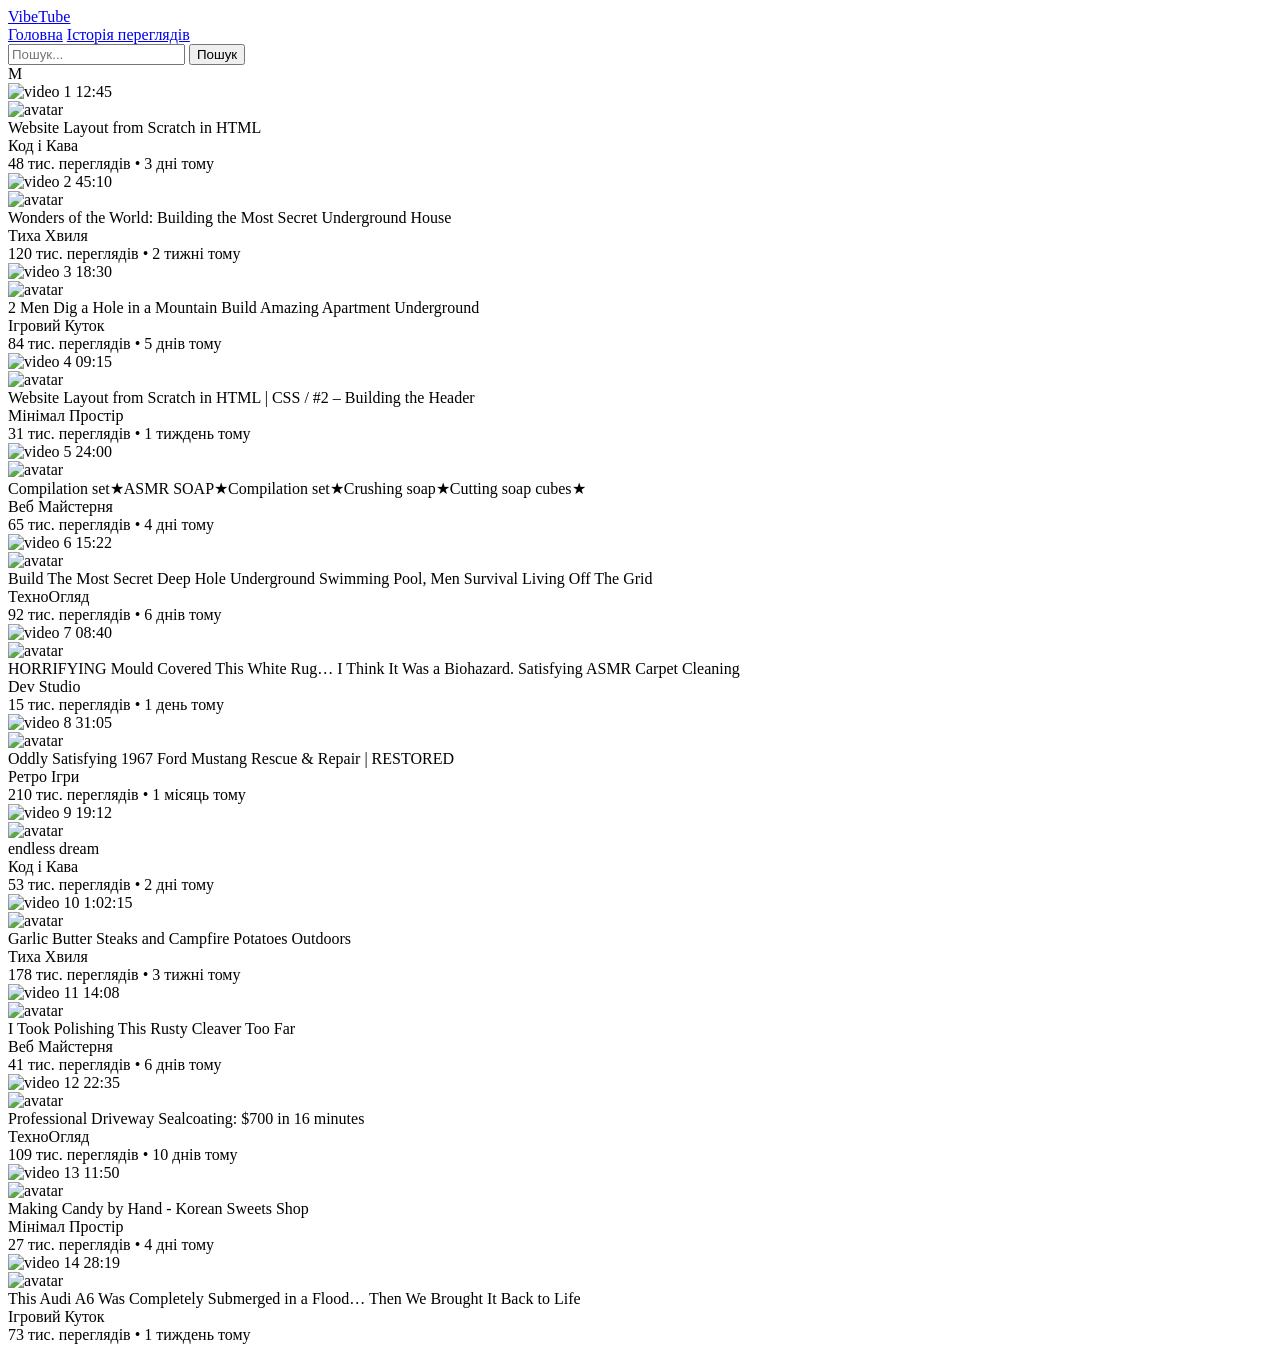
==== index.html @ 81c52402 "Add files via upload" ====
<!DOCTYPE html>
<html lang="uk">
<head>
    <meta charset="UTF-8">
    <meta name="viewport" content="width=device-width, initial-scale=1.0">
    <title>VibeTube</title>
    <link rel="stylesheet" href="style.css">
</head>
<body>

    <div class="header">
        <a href="index.html" class="logo">Vibe<span>Tube</span></a>

        <div class="nav-links">
            <a href="index.html" class="nav-btn active">Головна</a>
            <a href="History.html" class="nav-btn">Історія переглядів</a>
        </div>

        <div class="search-box">
            <input type="text" id="searchInput" placeholder="Пошук..." oninput="filterVideos()">
            <button type="button" onclick="filterVideos()">Пошук</button>
        </div>

        <div class="avatar">М</div>
    </div>

    <div class="container">
        <div class="videos" id="homeVideos">

            <div class="card" data-url="https://www.youtube.com/embed/JKlTjCQa_eY?si=VFc01F9-W4Be4jne" data-title="Website Layout from Scratch in HTML" data-channel="Код і Кава" data-meta="48 тис. переглядів • 3 дні тому" data-thumb="pin1.png" data-avatar="https://yt3.ggpht.com/ytc/AIdro_ni4-GkOkWGEv_ZjK6ZR4CwL4V2fZ4WBx80HJ6dj9_QyA=s88-c-k-c0x00ffffff-no-rj" data-time="12:45" onclick="goWatch(this)">
                <div class="thumb">
                    <img src="pin1.png" alt="video 1">
                    <span class="time">12:45</span>
                </div>
                <div class="card-body">
                    <img class="channel-pic" src="https://yt3.ggpht.com/ytc/AIdro_ni4-GkOkWGEv_ZjK6ZR4CwL4V2fZ4WBx80HJ6dj9_QyA=s88-c-k-c0x00ffffff-no-rj" alt="avatar">
                    <div>
                        <div class="title">Website Layout from Scratch in HTML</div>
                        <div class="channel">Код і Кава</div>
                        <div class="meta">48 тис. переглядів • 3 дні тому</div>
                    </div>
                </div>
            </div>

            <div class="card" data-url="https://www.youtube.com/embed/FwVx8PV3V0M?si=5-3wpIs1nEvf7m7g" data-title="Wonders of the World: Building the Most Secret Underground House" data-channel="Тиха Хвиля" data-meta="120 тис. переглядів • 2 тижні тому" data-thumb="pin2.png" data-avatar="https://yt3.ggpht.com/KrM0AwpHrYXubBaPjoW7cVK0rWXczbb9-0whrRFR3Ay_TSS7qaTi8J5XI1RTO4dFeIpu70_KCw=s88-c-k-c0x00ffffff-no-rj" data-time="45:10" onclick="goWatch(this)">
                <div class="thumb">
                    <img src="pin2.png" alt="video 2">
                    <span class="time">45:10</span>
                </div>
                <div class="card-body">
                    <img class="channel-pic" src="https://yt3.ggpht.com/KrM0AwpHrYXubBaPjoW7cVK0rWXczbb9-0whrRFR3Ay_TSS7qaTi8J5XI1RTO4dFeIpu70_KCw=s88-c-k-c0x00ffffff-no-rj" alt="avatar">
                    <div>
                        <div class="title">Wonders of the World: Building the Most Secret Underground House</div>
                        <div class="channel">Тиха Хвиля</div>
                        <div class="meta">120 тис. переглядів • 2 тижні тому</div>
                    </div>
                </div>
            </div>

            <div class="card" data-url="https://www.youtube.com/embed/1mjEc2V9WLk?si=GUPS9_C_GEKtefA7" data-title="2 Men Dig a Hole in a Mountain Build Amazing Apartment Underground" data-channel="Ігровий Куток" data-meta="84 тис. переглядів • 5 днів тому" data-thumb="pin3.png" data-avatar="https://yt3.ggpht.com/ytc/AIdro_ne-2EBPPPMikeZlzIK12FpjMD30JWWhGs0LLp6cMDY6lE=s88-c-k-c0x00ffffff-no-rj" data-time="18:30" onclick="goWatch(this)">
                <div class="thumb">
                    <img src="pin3.png" alt="video 3">
                    <span class="time">18:30</span>
                </div>
                <div class="card-body">
                    <img class="channel-pic" src="https://yt3.ggpht.com/ytc/AIdro_ne-2EBPPPMikeZlzIK12FpjMD30JWWhGs0LLp6cMDY6lE=s88-c-k-c0x00ffffff-no-rj" alt="avatar">
                    <div>
                        <div class="title">2 Men Dig a Hole in a Mountain Build Amazing Apartment Underground</div>
                        <div class="channel">Ігровий Куток</div>
                        <div class="meta">84 тис. переглядів • 5 днів тому</div>
                    </div>
                </div>
            </div>

            <div class="card" data-url="https://www.youtube.com/embed/mFNTtkdKM8s?si=XuA5BiegxTP574u1" data-title="Website Layout from Scratch in HTML | CSS / #2 – Building the Header" data-channel="Мінімал Простір" data-meta="31 тис. переглядів • 1 тиждень тому" data-thumb="pin4.png" data-avatar="https://yt3.ggpht.com/ytc/AIdro_ni4-GkOkWGEv_ZjK6ZR4CwL4V2fZ4WBx80HJ6dj9_QyA=s88-c-k-c0x00ffffff-no-rj" data-time="09:15" onclick="goWatch(this)">
                <div class="thumb">
                    <img src="pin4.png" alt="video 4">
                    <span class="time">09:15</span>
                </div>
                <div class="card-body">
                    <img class="channel-pic" src="https://yt3.ggpht.com/ytc/AIdro_ni4-GkOkWGEv_ZjK6ZR4CwL4V2fZ4WBx80HJ6dj9_QyA=s88-c-k-c0x00ffffff-no-rj" alt="avatar">
                    <div>
                        <div class="title">Website Layout from Scratch in HTML | CSS / #2 – Building the Header</div>
                        <div class="channel">Мінімал Простір</div>
                        <div class="meta">31 тис. переглядів • 1 тиждень тому</div>
                    </div>
                </div>
            </div>

            <div class="card" data-url="https://www.youtube.com/embed/uqlmazoOCmw?si=OacoOD9wKAEtfNB5" data-title="Compilation set★ASMR SOAP★Compilation set★Crushing soap★Cutting soap cubes★" data-channel="Веб Майстерня" data-meta="65 тис. переглядів • 4 дні тому" data-thumb="pin5.png" data-avatar="https://yt3.ggpht.com/c9gRhUe50EmdqMucxjqlXUDZvhHSxvuzScVyK8IUz1kmXOOXFQN70B09F7xyE68SJMiDvyrIXo4=s88-c-k-c0x00ffffff-no-rj" data-time="24:00" onclick="goWatch(this)">
                <div class="thumb">
                    <img src="pin5.png" alt="video 5">
                    <span class="time">24:00</span>
                </div>
                <div class="card-body">
                    <img class="channel-pic" src="https://yt3.ggpht.com/c9gRhUe50EmdqMucxjqlXUDZvhHSxvuzScVyK8IUz1kmXOOXFQN70B09F7xyE68SJMiDvyrIXo4=s88-c-k-c0x00ffffff-no-rj" alt="avatar">
                    <div>
                        <div class="title">Compilation set★ASMR SOAP★Compilation set★Crushing soap★Cutting soap cubes★</div>
                        <div class="channel">Веб Майстерня</div>
                        <div class="meta">65 тис. переглядів • 4 дні тому</div>
                    </div>
                </div>
            </div>

            <div class="card" data-url="https://www.youtube.com/embed/GOUPMkaObOc?si=jjyHAIo3314b9MCE" data-title="Build The Most Secret Deep Hole Underground Swimming Pool, Men Survival Living Off The Grid" data-channel="ТехноОгляд" data-meta="92 тис. переглядів • 6 днів тому" data-thumb="pin6.png" data-avatar="https://yt3.ggpht.com/ytc/AIdro_m1BvzfMY6J7UG2nOWxvNW-OKD-Ig7labhEkbQ8avnYoc4=s88-c-k-c0x00ffffff-no-rj" data-time="15:22" onclick="goWatch(this)">
                <div class="thumb">
                    <img src="pin6.png" alt="video 6">
                    <span class="time">15:22</span>
                </div>
                <div class="card-body">
                    <img class="channel-pic" src="https://yt3.ggpht.com/ytc/AIdro_m1BvzfMY6J7UG2nOWxvNW-OKD-Ig7labhEkbQ8avnYoc4=s88-c-k-c0x00ffffff-no-rj" alt="avatar">
                    <div>
                        <div class="title">Build The Most Secret Deep Hole Underground Swimming Pool, Men Survival Living Off The Grid</div>
                        <div class="channel">ТехноОгляд</div>
                        <div class="meta">92 тис. переглядів • 6 днів тому</div>
                    </div>
                </div>
            </div>

            <div class="card" data-url="https://www.youtube.com/embed/EomF_EfLoc8?si=rtuPYZTBSf8xMxIX" data-title="HORRIFYING Mould Covered This White Rug… I Think It Was a Biohazard. Satisfying ASMR Carpet Cleaning" data-channel="Dev Studio" data-meta="15 тис. переглядів • 1 день тому" data-thumb="pin7.png" data-avatar="https://yt3.ggpht.com/JYXmdulgTqxlvs0cNxvye38woXcxwgKw1Fom-GQjq1BRsiwYb3ZtoVQk3f5VET_stPGS3xRV=s88-c-k-c0x00ffffff-no-rj" data-time="08:40" onclick="goWatch(this)">
                <div class="thumb">
                    <img src="pin7.png" alt="video 7">
                    <span class="time">08:40</span>
                </div>
                <div class="card-body">
                    <img class="channel-pic" src="https://yt3.ggpht.com/JYXmdulgTqxlvs0cNxvye38woXcxwgKw1Fom-GQjq1BRsiwYb3ZtoVQk3f5VET_stPGS3xRV=s88-c-k-c0x00ffffff-no-rj" alt="avatar">
                    <div>
                        <div class="title">HORRIFYING Mould Covered This White Rug… I Think It Was a Biohazard. Satisfying ASMR Carpet Cleaning</div>
                        <div class="channel">Dev Studio</div>
                        <div class="meta">15 тис. переглядів • 1 день тому</div>
                    </div>
                </div>
            </div>

            <div class="card" data-url="https://www.youtube.com/embed/51LMsV5TdHg?si=rf30t2ikTh7UgM4d" data-title="Oddly Satisfying 1967 Ford Mustang Rescue & Repair | RESTORED" data-channel="Ретро Ігри" data-meta="210 тис. переглядів • 1 місяць тому" data-thumb="pin8.png" data-avatar="https://yt3.ggpht.com/r8P3vDEV6beGhMsks_-rZXn66c-ax1I6VHcH9fN5e_TM-qR_OMRLBFpSuf4vwzMt71gXr1cJVQ=s88-c-k-c0x00ffffff-no-rj" data-time="31:05" onclick="goWatch(this)">
                <div class="thumb">
                    <img src="pin8.png" alt="video 8">
                    <span class="time">31:05</span>
                </div>
                <div class="card-body">
                    <img class="channel-pic" src="https://yt3.ggpht.com/r8P3vDEV6beGhMsks_-rZXn66c-ax1I6VHcH9fN5e_TM-qR_OMRLBFpSuf4vwzMt71gXr1cJVQ=s88-c-k-c0x00ffffff-no-rj" alt="avatar">
                    <div>
                        <div class="title">Oddly Satisfying 1967 Ford Mustang Rescue & Repair | RESTORED</div>
                        <div class="channel">Ретро Ігри</div>
                        <div class="meta">210 тис. переглядів • 1 місяць тому</div>
                    </div>
                </div>
            </div>

            <div class="card" data-url="https://www.youtube.com/embed/g33LSGLwLzo?si=TRVLNzidw9DkEw27" data-title="endless dream" data-channel="Код і Кава" data-meta="53 тис. переглядів • 2 дні тому" data-thumb="pin9.png" data-avatar="https://yt3.ggpht.com/xWkvq-VBArNg3E6fJaAPF466xJwad1NLziY2tWqQj_L9OWrkqwUdGUm-_WiMZANXTOsf1Le0md0=s88-c-k-c0x00ffffff-no-rj" data-time="19:12" onclick="goWatch(this)">
                <div class="thumb">
                    <img src="pin9.png" alt="video 9">
                    <span class="time">19:12</span>
                </div>
                <div class="card-body">
                    <img class="channel-pic" src="https://yt3.ggpht.com/xWkvq-VBArNg3E6fJaAPF466xJwad1NLziY2tWqQj_L9OWrkqwUdGUm-_WiMZANXTOsf1Le0md0=s88-c-k-c0x00ffffff-no-rj" alt="avatar">
                    <div>
                        <div class="title">endless dream</div>
                        <div class="channel">Код і Кава</div>
                        <div class="meta">53 тис. переглядів • 2 дні тому</div>
                    </div>
                </div>
            </div>

            <div class="card" data-url="https://www.youtube.com/embed/05f8sG4OhZs?si=bhGUY9Hye-HQrFLX" data-title="Garlic Butter Steaks and Campfire Potatoes Outdoors" data-channel="Тиха Хвиля" data-meta="178 тис. переглядів • 3 тижні тому" data-thumb="pin10.png" data-avatar="https://yt3.ggpht.com/qU05MPHpPPN-6K5gHbpSqsX-tvn2PsNfBa3h3_EneR6QmXy8cCduMTn-sTo6l4wx9p1IwhuMiAk=s88-c-k-c0x00ffffff-no-rj" data-time="1:02:15" onclick="goWatch(this)">
                <div class="thumb">
                    <img src="pin10.png" alt="video 10">
                    <span class="time">1:02:15</span>
                </div>
                <div class="card-body">
                    <img class="channel-pic" src="https://yt3.ggpht.com/qU05MPHpPPN-6K5gHbpSqsX-tvn2PsNfBa3h3_EneR6QmXy8cCduMTn-sTo6l4wx9p1IwhuMiAk=s88-c-k-c0x00ffffff-no-rj" alt="avatar">
                    <div>
                        <div class="title">Garlic Butter Steaks and Campfire Potatoes Outdoors</div>
                        <div class="channel">Тиха Хвиля</div>
                        <div class="meta">178 тис. переглядів • 3 тижні тому</div>
                    </div>
                </div>
            </div>

            <div class="card" data-url="https://www.youtube.com/embed/JH03xu8R7fo?si=vE4KV4PSljAVk-zc" data-title="I Took Polishing This Rusty Cleaver Too Far" data-channel="Веб Майстерня" data-meta="41 тис. переглядів • 6 днів тому" data-thumb="pin11.png" data-avatar="https://yt3.ggpht.com/rPaMrOfOnk2B-bXSLYs62TI6UsSUXx1e0ckP4y5aG-6KM5VfwuI1ZuQiklykBFxikoVvxshCLw=s88-c-k-c0x00ffffff-no-rj" data-time="14:08" onclick="goWatch(this)">
                <div class="thumb">
                    <img src="pin11.png" alt="video 11">
                    <span class="time">14:08</span>
                </div>
                <div class="card-body">
                    <img class="channel-pic" src="https://yt3.ggpht.com/rPaMrOfOnk2B-bXSLYs62TI6UsSUXx1e0ckP4y5aG-6KM5VfwuI1ZuQiklykBFxikoVvxshCLw=s88-c-k-c0x00ffffff-no-rj" alt="avatar">
                    <div>
                        <div class="title">I Took Polishing This Rusty Cleaver Too Far</div>
                        <div class="channel">Веб Майстерня</div>
                        <div class="meta">41 тис. переглядів • 6 днів тому</div>
                    </div>
                </div>
            </div>

            <div class="card" data-url="https://www.youtube.com/embed/Cskkiob3dso?si=q2vxoh3PBEgLVBGh" data-title="Professional Driveway Sealcoating: $700 in 16 minutes" data-channel="ТехноОгляд" data-meta="109 тис. переглядів • 10 днів тому" data-thumb="pin12.png" data-avatar="https://yt3.ggpht.com/eP5_oYWNKsYZGtsTWmgCa_m1AXmN07wEqug_CiNcTgGmzOqiq2G6-6AHQ6Vw03kAyXl24Rkp9Q=s88-c-k-c0x00ffffff-no-rj" data-time="22:35" onclick="goWatch(this)">
                <div class="thumb">
                    <img src="pin12.png" alt="video 12">
                    <span class="time">22:35</span>
                </div>
                <div class="card-body">
                    <img class="channel-pic" src="https://yt3.ggpht.com/eP5_oYWNKsYZGtsTWmgCa_m1AXmN07wEqug_CiNcTgGmzOqiq2G6-6AHQ6Vw03kAyXl24Rkp9Q=s88-c-k-c0x00ffffff-no-rj" alt="avatar">
                    <div>
                        <div class="title">Professional Driveway Sealcoating: $700 in 16 minutes</div>
                        <div class="channel">ТехноОгляд</div>
                        <div class="meta">109 тис. переглядів • 10 днів тому</div>
                    </div>
                </div>
            </div>

            <div class="card" data-url="https://www.youtube.com/embed/cfupzDjZLNk?si=X2WHY0QGY8mfk4Vn" data-title="Making Candy by Hand - Korean Sweets Shop" data-channel="Мінімал Простір" data-meta="27 тис. переглядів • 4 дні тому" data-thumb="pin13.png" data-avatar="https://yt3.ggpht.com/ytc/AIdro_m6P4ZGfKwYP68m4umRh8bpHOR6HWgsK4zsFs3nlqxFkE8=s88-c-k-c0x00ffffff-no-rj" data-time="11:50" onclick="goWatch(this)">
                <div class="thumb">
                    <img src="pin13.png" alt="video 13">
                    <span class="time">11:50</span>
                </div>
                <div class="card-body">
                    <img class="channel-pic" src="https://yt3.ggpht.com/ytc/AIdro_m6P4ZGfKwYP68m4umRh8bpHOR6HWgsK4zsFs3nlqxFkE8=s88-c-k-c0x00ffffff-no-rj" alt="avatar">
                    <div>
                        <div class="title">Making Candy by Hand - Korean Sweets Shop</div>
                        <div class="channel">Мінімал Простір</div>
                        <div class="meta">27 тис. переглядів • 4 дні тому</div>
                    </div>
                </div>
            </div>

            <div class="card" data-url="https://www.youtube.com/embed/MvgeoPYVsFU?si=GV2hAqyQENSfHPEw" data-title="This Audi A6 Was Completely Submerged in a Flood… Then We Brought It Back to Life" data-channel="Ігровий Куток" data-meta="73 тис. переглядів • 1 тиждень тому" data-thumb="pin14.png" data-avatar="https://yt3.ggpht.com/PCJbHv_e8J57ZoHS2swfPOK5MMDUpXkyelO1lqRCgmPNTUralU-i8cY_rvFmE-mDsA9qCfqIuw=s88-c-k-c0x00ffffff-no-rj" data-time="28:19" onclick="goWatch(this)">
                <div class="thumb">
                    <img src="pin14.png" alt="video 14">
                    <span class="time">28:19</span>
                </div>
                <div class="card-body">
                    <img class="channel-pic" src="https://yt3.ggpht.com/PCJbHv_e8J57ZoHS2swfPOK5MMDUpXkyelO1lqRCgmPNTUralU-i8cY_rvFmE-mDsA9qCfqIuw=s88-c-k-c0x00ffffff-no-rj" alt="avatar">
                    <div>
                        <div class="title">This Audi A6 Was Completely Submerged in a Flood… Then We Brought It Back to Life</div>
                        <div class="channel">Ігровий Куток</div>
                        <div class="meta">73 тис. переглядів • 1 тиждень тому</div>
                    </div>
                </div>
            </div>

        </div>
    </div>

    <script>
        const STORAGE_KEY = 'vibetube_history_v1';

        function goWatch(cardEl) {
            const item = {
                url: cardEl.dataset.url,
                title: cardEl.dataset.title,
                channel: cardEl.dataset.channel,
                meta: cardEl.dataset.meta,
                thumb: cardEl.dataset.thumb,
                avatar: cardEl.dataset.avatar,
                time: cardEl.dataset.time
            };

            let list = JSON.parse(localStorage.getItem(STORAGE_KEY) || '[]');
            list = list.filter(x => !(x.url === item.url && x.title === item.title));
            list.unshift(item);
            localStorage.setItem(STORAGE_KEY, JSON.stringify(list.slice(0, 30)));

            localStorage.setItem('vibetube_current_video', JSON.stringify(item));
            window.location.href = 'FSV.html';
        }

        function filterVideos() {
            const q = document.getElementById('searchInput').value.toLowerCase().trim();
            document.querySelectorAll('#homeVideos .card').forEach(card => {
                const title = card.dataset.title.toLowerCase();
                const channel = card.dataset.channel.toLowerCase();
                card.style.display = (title.includes(q) || channel.includes(q)) ? '' : 'none';
            });
        }
    </script>

</body>
</html>
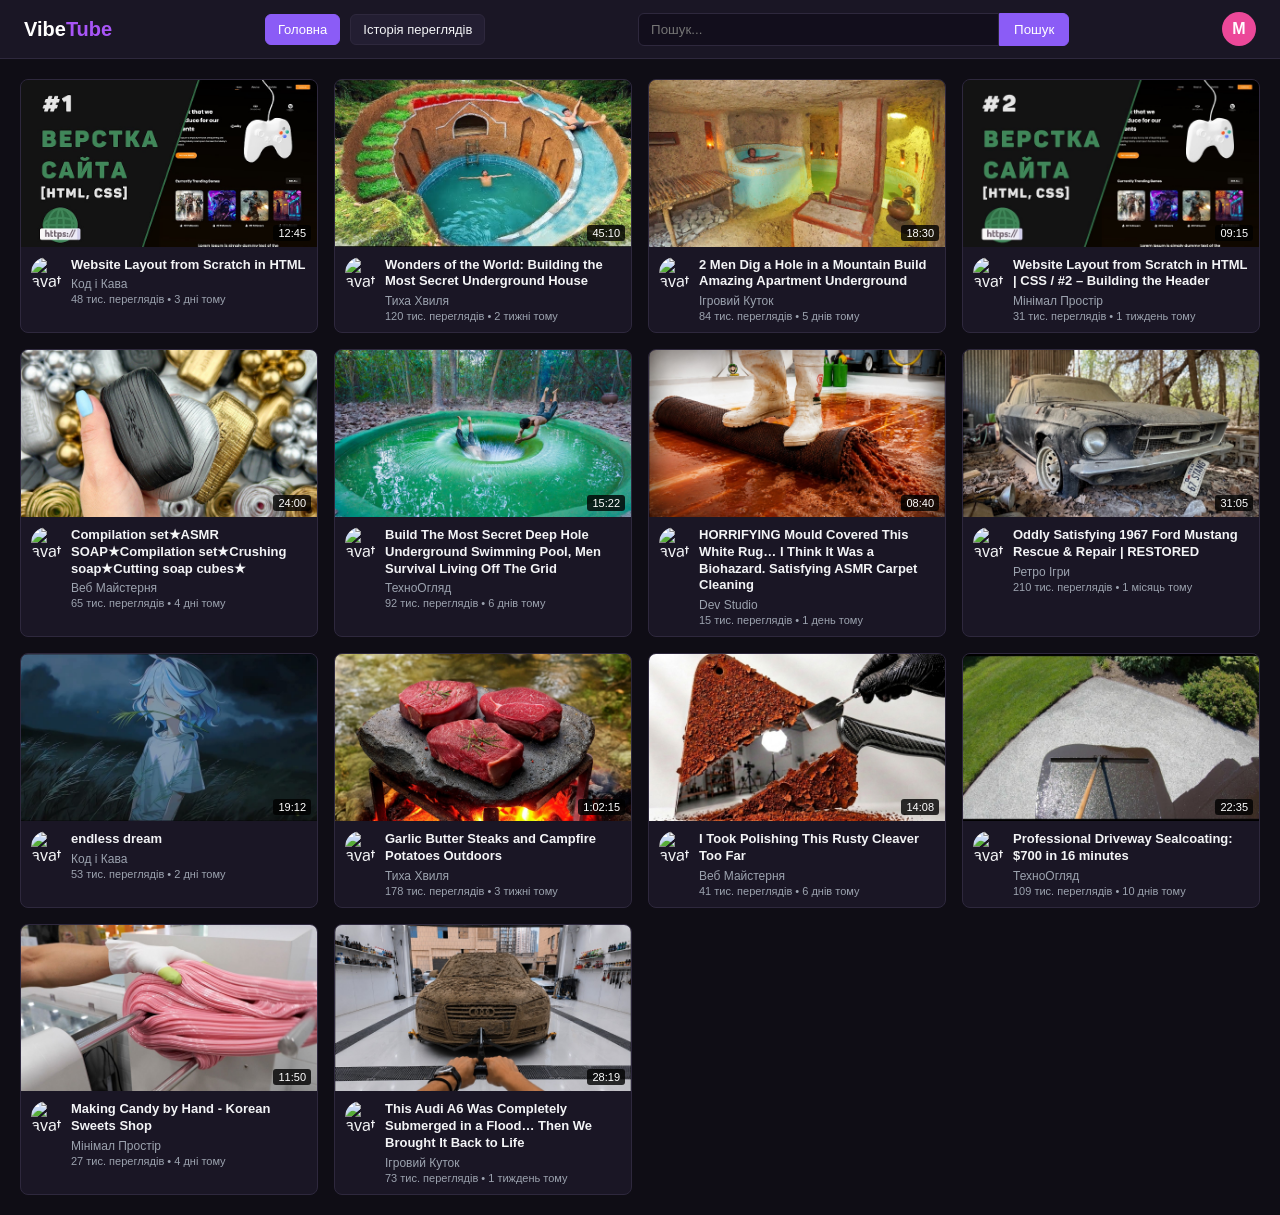
==== commit 7367a1af: "Update index.html" ====
--- a/index.html
+++ b/index.html
@@ -4,7 +4,7 @@
     <meta charset="UTF-8">
     <meta name="viewport" content="width=device-width, initial-scale=1.0">
     <title>VibeTube</title>
-    <link rel="stylesheet" href="style.css">
+    <link rel="stylesheet" href="Style.css">
 </head>
 <body>
 
@@ -274,4 +274,4 @@
     </script>
 
 </body>
-</html>+</html>
--- a/Style.css
+++ b/Style.css
@@ -0,0 +1,377 @@
+* {
+    box-sizing: border-box;
+}
+
+body {
+    margin: 0;
+    font-family: Arial, sans-serif;
+    background-color: #0f0d15;
+    color: #f3f4f6;
+}
+
+.header {
+    background-color: #1a1625;
+    padding: 12px 24px;
+    border-bottom: 1px solid #2e283d;
+    display: flex;
+    align-items: center;
+    justify-content: space-between;
+    gap: 12px;
+}
+
+.logo {
+    font-size: 20px;
+    font-weight: bold;
+    color: #ffffff;
+    text-decoration: none;
+    flex-shrink: 0;
+}
+
+.logo span {
+    color: #a855f7;
+}
+
+.nav-links {
+    display: flex;
+    gap: 10px;
+}
+
+.nav-btn {
+    background-color: #231e32;
+    color: #f3f4f6;
+    border: 1px solid #2e283d;
+    padding: 7px 12px;
+    border-radius: 6px;
+    cursor: pointer;
+    font-size: 13px;
+    text-decoration: none;
+    white-space: nowrap;
+}
+
+.nav-btn:hover,
+.nav-btn.active {
+    background-color: #8b5cf6;
+    border-color: #8b5cf6;
+    color: #ffffff;
+    text-decoration: none;
+}
+
+.search-box {
+    width: 35%;
+    display: flex;
+}
+
+.search-box input {
+    width: 100%;
+    padding: 8px 12px;
+    border: 1px solid #2e283d;
+    background-color: #120e1c;
+    color: #ffffff;
+    border-radius: 6px 0 0 6px;
+    outline: none;
+}
+
+.search-box button {
+    padding: 8px 14px;
+    border: 1px solid #8b5cf6;
+    background-color: #8b5cf6;
+    color: #ffffff;
+    border-radius: 0 6px 6px 0;
+    cursor: pointer;
+    white-space: nowrap;
+}
+
+.search-box button:hover {
+    background-color: #7c3aed;
+}
+
+.avatar {
+    width: 34px;
+    height: 34px;
+    border-radius: 50%;
+    background-color: #ec4899;
+    color: #ffffff;
+    display: flex;
+    align-items: center;
+    justify-content: center;
+    font-weight: bold;
+    flex-shrink: 0;
+}
+
+.container {
+    max-width: 1600px;
+    margin: 20px auto;
+    padding: 0 20px;
+}
+
+.page {
+    display: none;
+}
+
+.page.active {
+    display: block;
+}
+
+.videos {
+    display: grid;
+    grid-template-columns: repeat(4, 1fr);
+    gap: 16px;
+}
+
+.card {
+    background-color: #1a1625;
+    border: 1px solid #2e283d;
+    border-radius: 8px;
+    overflow: hidden;
+    cursor: pointer;
+    transition: transform 0.15s ease, border-color 0.15s ease;
+    text-decoration: none;
+    color: inherit;
+}
+
+.card:hover {
+    border-color: #8b5cf6;
+    transform: translateY(-2px);
+}
+
+.thumb {
+    position: relative;
+    width: 100%;
+    aspect-ratio: 16 / 9;
+}
+
+.thumb img {
+    width: 100%;
+    height: 100%;
+    object-fit: cover;
+    display: block;
+}
+
+.time {
+    position: absolute;
+    bottom: 6px;
+    right: 6px;
+    background-color: rgba(0, 0, 0, 0.8);
+    color: #ffffff;
+    font-size: 11px;
+    padding: 2px 5px;
+    border-radius: 3px;
+}
+
+.card-body {
+    padding: 10px;
+    display: flex;
+    gap: 8px;
+}
+
+.channel-pic {
+    width: 32px;
+    height: 32px;
+    border-radius: 50%;
+    object-fit: cover;
+    flex-shrink: 0;
+}
+
+.title {
+    font-size: 13px;
+    font-weight: bold;
+    margin-bottom: 4px;
+    line-height: 1.3;
+}
+
+.channel,
+.meta {
+    font-size: 12px;
+    color: #9ca3af;
+}
+
+.meta {
+    font-size: 11px;
+    margin-top: 2px;
+    word-break: break-word;
+}
+
+.watch-wrap {
+    max-width: 1100px;
+    margin: 0 auto;
+}
+
+.player-box {
+    position: relative;
+    width: 100%;
+    aspect-ratio: 16 / 9;
+    background-color: #000000;
+    border-radius: 10px;
+    overflow: hidden;
+    border: 1px solid #2e283d;
+}
+
+.player-box iframe,
+.player-box video {
+    width: 100%;
+    height: 100%;
+    border: none;
+    display: block;
+}
+
+.watch-info {
+    background-color: #1a1625;
+    border: 1px solid #2e283d;
+    border-radius: 10px;
+    padding: 16px;
+    margin-top: 14px;
+    display: flex;
+    justify-content: space-between;
+    align-items: center;
+    gap: 12px;
+}
+
+.watch-title {
+    font-size: 18px;
+    font-weight: bold;
+    margin-bottom: 6px;
+    line-height: 1.35;
+}
+
+.watch-actions {
+    display: flex;
+    gap: 10px;
+    flex-shrink: 0;
+}
+
+.action-btn {
+    background-color: #8b5cf6;
+    color: #ffffff;
+    border: none;
+    padding: 9px 14px;
+    border-radius: 6px;
+    cursor: pointer;
+    font-size: 13px;
+    text-decoration: none;
+    white-space: nowrap;
+    display: inline-flex;
+    align-items: center;
+    justify-content: center;
+}
+
+.action-btn:hover {
+    background-color: #7c3aed;
+    text-decoration: none;
+}
+
+.action-btn.secondary {
+    background-color: #231e32;
+    border: 1px solid #2e283d;
+}
+
+.action-btn.secondary:hover {
+    border-color: #8b5cf6;
+    text-decoration: none;
+}
+
+.section-heading {
+    font-size: 17px;
+    font-weight: bold;
+    margin: 26px 0 14px;
+    display: flex;
+    justify-content: space-between;
+    align-items: center;
+    gap: 12px;
+    flex-wrap: wrap;
+}
+
+.empty-msg {
+    color: #9ca3af;
+    font-size: 14px;
+    padding: 20px 0;
+}
+
+@media (max-width: 1200px) {
+    .videos {
+        grid-template-columns: repeat(3, 1fr);
+    }
+
+    .search-box {
+        width: 40%;
+    }
+}
+
+@media (max-width: 800px) {
+    .videos {
+        grid-template-columns: repeat(2, 1fr);
+    }
+
+    .header {
+        padding: 12px 16px;
+        flex-wrap: wrap;
+    }
+
+    .search-box {
+        width: 100%;
+        order: 3;
+    }
+}
+
+@media (max-width: 500px) {
+    .videos {
+        grid-template-columns: 1fr;
+        gap: 12px;
+    }
+
+    .header {
+        padding: 10px 12px;
+        gap: 8px;
+    }
+
+    .logo {
+        font-size: 18px;
+    }
+
+    .nav-links {
+        gap: 6px;
+    }
+
+    .nav-btn {
+        padding: 6px 9px;
+        font-size: 12px;
+    }
+
+    .avatar {
+        width: 30px;
+        height: 30px;
+        font-size: 13px;
+    }
+
+    .container {
+        margin: 14px auto;
+        padding: 0 12px;
+    }
+
+    .player-box,
+    .watch-info {
+        border-radius: 8px;
+    }
+
+    .watch-info {
+        padding: 12px;
+        flex-direction: column;
+        align-items: stretch;
+    }
+
+    .watch-title {
+        font-size: 16px;
+    }
+
+    .watch-actions {
+        width: 100%;
+    }
+
+    .watch-actions .action-btn {
+        flex: 1;
+    }
+
+    .section-heading {
+        font-size: 15px;
+        margin: 20px 0 10px;
+    }
+}
